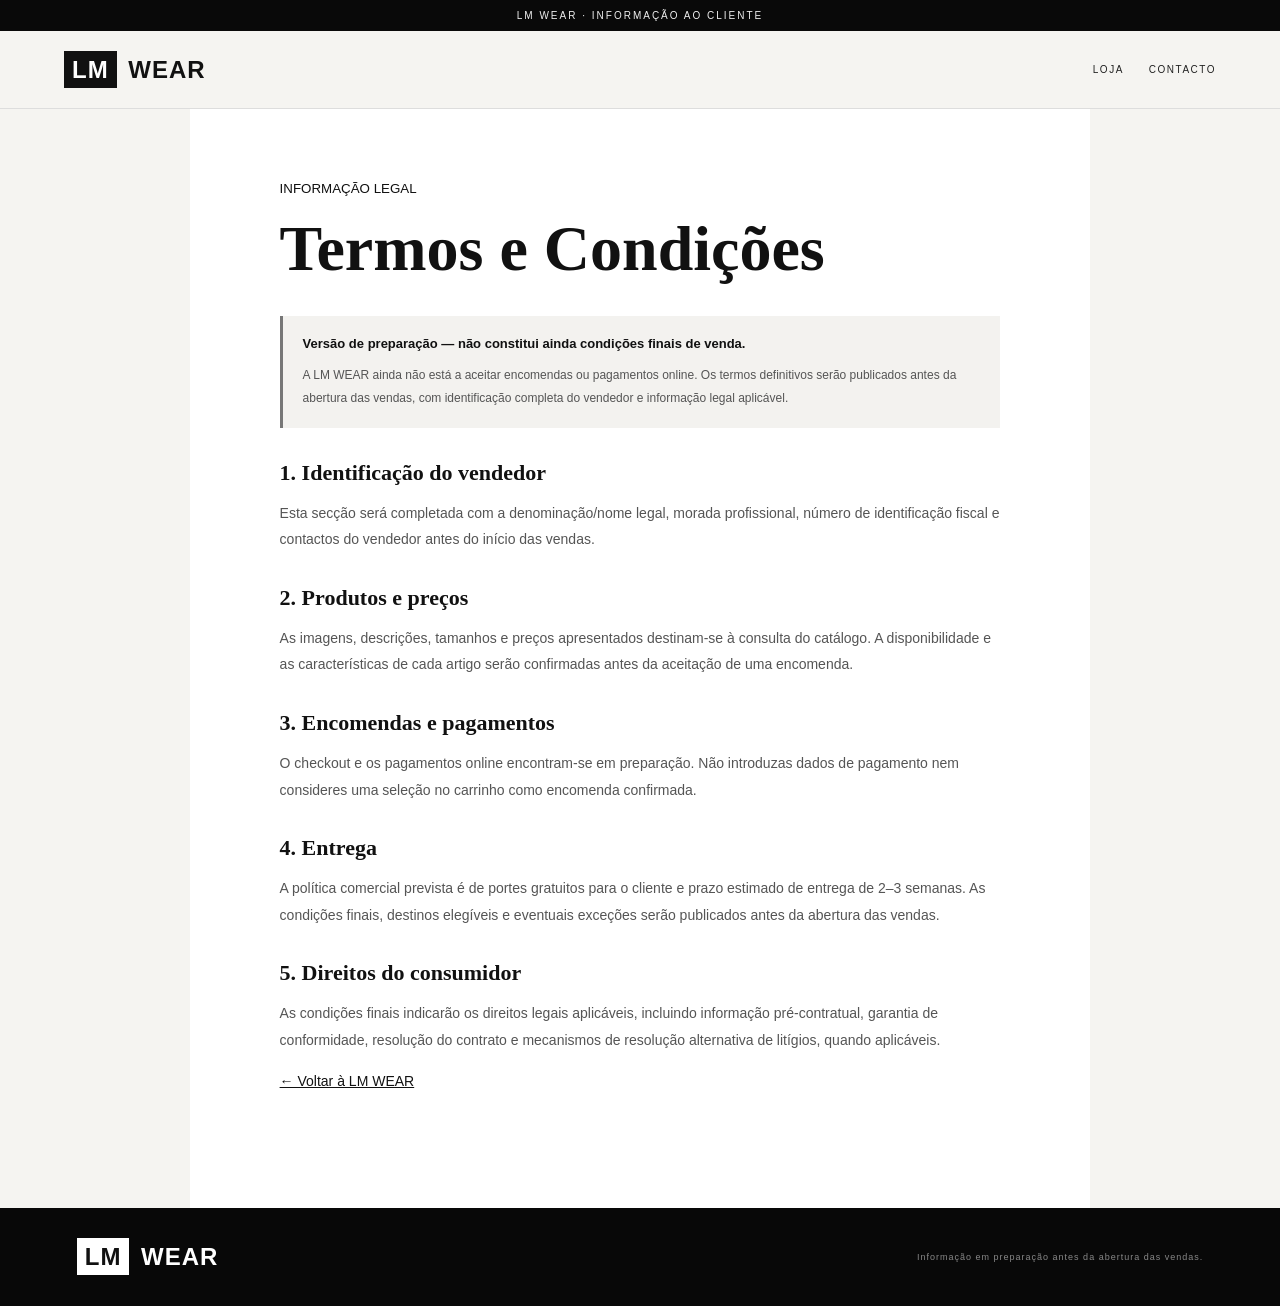
==== termos.html @ 22eeecb0 "Add files via upload" ====
<!doctype html><html lang="pt"><head><meta charset="utf-8"><meta name="viewport" content="width=device-width,initial-scale=1"><meta name="robots" content="index,follow"><title>Termos e Condições — LM WEAR</title><link rel="stylesheet" href="style.css"><link rel="icon" href="favicon.svg"></head><body><div class="top">LM WEAR · INFORMAÇÃO AO CLIENTE</div><header><a class="logo" href="index.html"><b>LM</b> WEAR</a><nav><a href="index.html#shop">LOJA</a><a href="index.html#contact">CONTACTO</a></nav></header><main class="legal"><small>INFORMAÇÃO LEGAL</small><h1>Termos e Condições</h1><div class="prelaunch"><b>Versão de preparação — não constitui ainda condições finais de venda.</b><p>A LM WEAR ainda não está a aceitar encomendas ou pagamentos online. Os termos definitivos serão publicados antes da abertura das vendas, com identificação completa do vendedor e informação legal aplicável.</p></div><h2>1. Identificação do vendedor</h2><p>Esta secção será completada com a denominação/nome legal, morada profissional, número de identificação fiscal e contactos do vendedor antes do início das vendas.</p><h2>2. Produtos e preços</h2><p>As imagens, descrições, tamanhos e preços apresentados destinam-se à consulta do catálogo. A disponibilidade e as características de cada artigo serão confirmadas antes da aceitação de uma encomenda.</p><h2>3. Encomendas e pagamentos</h2><p>O checkout e os pagamentos online encontram-se em preparação. Não introduzas dados de pagamento nem consideres uma seleção no carrinho como encomenda confirmada.</p><h2>4. Entrega</h2><p>A política comercial prevista é de portes gratuitos para o cliente e prazo estimado de entrega de 2–3 semanas. As condições finais, destinos elegíveis e eventuais exceções serão publicados antes da abertura das vendas.</p><h2>5. Direitos do consumidor</h2><p>As condições finais indicarão os direitos legais aplicáveis, incluindo informação pré-contratual, garantia de conformidade, resolução do contrato e mecanismos de resolução alternativa de litígios, quando aplicáveis.</p><p><a href="index.html">← Voltar à LM WEAR</a></p></main><footer><a class="logo" href="index.html"><b>LM</b> WEAR</a><small>Informação em preparação antes da abertura das vendas.</small></footer></body></html>
---- style.css ----
*{box-sizing:border-box}html{scroll-behavior:smooth}body{margin:0;background:#f5f4f1;color:#111;font-family:'DM Sans',Arial,sans-serif}.top{background:#090909;color:#eee;text-align:center;padding:10px;font-size:10px;letter-spacing:2px}.top i{color:#aaa;padding:0 12px}header{height:78px;background:#f5f4f1;display:flex;align-items:center;justify-content:space-between;padding:0 5vw;position:sticky;top:0;z-index:10;border-bottom:1px solid #ddd}.logo{font:700 24px Oswald,sans-serif;letter-spacing:1px;color:#111;text-decoration:none}.logo b{background:#111;color:#fff;padding:5px 8px;margin-right:4px}nav{display:flex;gap:25px}nav a,footer a{font-size:10px;letter-spacing:1.5px;text-decoration:none;color:#222}.headtools{display:flex;gap:8px;align-items:center}.headtools button,.headtools select{border:1px solid #ccc;background:transparent;padding:9px;font-size:10px;cursor:pointer}.hero{background:#090909;color:#fff;min-height:610px;position:relative;display:grid;grid-template-columns:1fr 1fr;padding:80px 9vw 70px;overflow:hidden}.heroCopy{align-self:center;z-index:1}.heroCopy small,.manifesto small,.sectionhead small,.feature small,.infoBand small,.reviews small,.faq small,.contact small,.drawer>small{letter-spacing:3px;color:#999;font-size:10px}.hero h1{font:700 clamp(55px,8vw,112px)/.94 Oswald;margin:24px 0}.hero h1 em,.manifesto em,.feature em{font-style:normal;color:#a7a7a7}.heroCopy p{color:#bbb;max-width:370px;line-height:1.8;font-size:14px}.btn{display:inline-block;text-decoration:none;padding:15px 22px;font-size:10px;letter-spacing:1.5px;font-weight:700;cursor:pointer;border:0}.light{background:#fff;color:#111;margin-top:20px}.heroImage{margin:0 0 0 5%;border:1px solid #343434;min-height:400px;display:flex;flex-direction:column;align-items:center;justify-content:center;background:radial-gradient(ellipse at 50% 45%,#292929 0,#111 55%,#080808 100%)}.heroMark{font:700 clamp(90px,18vw,220px)/.8 Oswald;color:#eee;letter-spacing:-12px}.heroMark span{display:block;font:500 20px Oswald;letter-spacing:12px;text-align:center;margin-top:22px}.heroImage small{margin-top:65px;color:#777;letter-spacing:3px}.heroBottom{position:absolute;bottom:22px;left:9vw;right:9vw;display:flex;justify-content:space-between;color:#777;font-size:9px;letter-spacing:2px}.trust{display:grid;grid-template-columns:repeat(4,1fr);padding:26px 7vw;background:#fff;border-bottom:1px solid #e5e5e5;gap:15px}.trust div{font-size:20px}.trust b,.trust small{display:block}.trust b{font-size:10px;letter-spacing:1.4px;margin-top:8px}.trust small{font-size:10px;color:#888;margin-top:5px}.manifesto{text-align:center;padding:100px 20px}.manifesto h2,.feature h2,.infoBand h2,.reviews h2,.faq h2,.contact h2{font:600 clamp(35px,5vw,65px)/1.08 Oswald;letter-spacing:1px;margin:22px 0}.manifesto p{max-width:570px;margin:auto;color:#666;line-height:1.9;font-size:14px}main{padding:55px 6vw 100px;background:#fff}.sectionhead{display:flex;justify-content:space-between;align-items:end;margin-bottom:28px}.sectionhead h2{font:600 50px Oswald;margin:8px 0}.sectionhead h2 span,.faq h2 span,.contact h2 span{color:#999}.sectionhead>span{font-size:10px;color:#777;letter-spacing:2px}.filters{display:flex;gap:10px;margin-bottom:28px}.filters select,.filters input,.searchPanel input{padding:13px;border:1px solid #ddd;background:#fff;font:12px 'DM Sans';min-width:0}.filters input{flex:1}.grid{display:grid;grid-template-columns:repeat(4,minmax(0,1fr));gap:28px 15px}.card{cursor:pointer}.photo{aspect-ratio:4/5;background:#f3f3f3;overflow:hidden}.photo img{width:100%;height:100%;object-fit:contain;mix-blend-mode:multiply;transition:transform .5s}.card:hover .photo img{transform:scale(1.04)}.info{padding:12px 2px}.info small{font-size:9px;color:#888;letter-spacing:1.5px;text-transform:uppercase}.info h3{font-size:12px;font-weight:600;min-height:30px;margin:8px 0}.info b{font-size:12px}.feature{background:#101010;color:white;padding:80px 9vw;display:grid;grid-template-columns:1fr 1fr;gap:50px;align-items:center}.feature p{color:#aaa;font-size:13px;line-height:1.8}.outline{border:1px solid #777;color:inherit;margin-top:20px}.featureTiles{display:grid;grid-template-columns:1fr 1fr;gap:10px}.featureTiles div{height:145px;border:1px solid #383838;padding:18px;color:#888;font:26px Oswald}.featureTiles div:last-child{grid-column:span 2;height:100px}.featureTiles span{display:block;font:10px 'DM Sans';letter-spacing:3px;margin-top:12px}.infoBand{display:grid;grid-template-columns:1fr 1.1fr;gap:70px;padding:90px 10vw;background:#e9e8e4}.infoBand h3{font-size:14px;margin:0 0 8px}.infoBand p{font-size:12px;line-height:1.9;color:#555;margin:0 0 25px}.reviews{text-align:center;background:#fff;padding:90px 20px}.reviews h2{font-size:38px}.reviews p{max-width:620px;margin:0 auto;color:#666;font-size:13px;line-height:1.9}.faq{padding:80px 18vw;background:#f2f1ee}.faq details{border-bottom:1px solid #ccc;padding:18px 0}.faq summary{cursor:pointer;font-size:13px;font-weight:600}.faq details p{color:#666;font-size:12px;line-height:1.8}.contact{padding:85px 10vw;background:#111;color:white;display:flex;justify-content:space-between;gap:30px}.contact p{color:#aaa;font-size:13px}.contactLinks{display:flex;flex-direction:column;gap:18px;justify-content:center}.contactLinks a{color:white;text-decoration:none;font-size:13px}footer{padding:35px 6vw;background:#080808;color:#888;display:flex;align-items:center;justify-content:space-between;gap:20px;flex-wrap:wrap}footer .logo{color:white}footer .logo b{background:white;color:#111}footer p,footer small{font-size:9px;letter-spacing:1px}footer div{display:flex;gap:18px}footer a{color:#aaa}.drawer{position:fixed;right:-480px;top:0;height:100vh;width:min(440px,94vw);background:#fff;z-index:30;padding:35px;transition:right .3s;overflow:auto}.drawer.open{right:0}.drawer h2{font:600 35px Oswald}.x{border:0;background:transparent;font-size:28px;cursor:pointer;float:right}.cartrow{display:flex;gap:13px;padding:12px 0;border-bottom:1px solid #eee}.cartrow img{width:70px;height:85px;object-fit:contain;background:#f5f5f5}.cartrow div{display:flex;flex-direction:column;gap:7px;font-size:12px}.cartrow button{border:0;background:none;text-align:left;text-decoration:underline;cursor:pointer;font-size:10px}.subtotal{display:flex;justify-content:space-between;padding:22px 0;border-top:1px solid #ddd;margin-top:20px}.muted,.hint{font-size:11px;color:#777;line-height:1.7}.dark{width:100%;background:#111;color:white}.modal{display:none;position:fixed;z-index:35;top:50%;left:50%;transform:translate(-50%,-50%);width:min(900px,94vw);max-height:90vh;overflow:auto;background:white;padding:35px}.modal.open{display:block}.detail{display:grid;grid-template-columns:1fr 1fr;gap:35px}.detail img{width:100%;max-height:550px;object-fit:contain;background:#f5f5f5}.detail h2{font:600 35px Oswald}.detail p{font-size:13px;color:#666;line-height:1.8}.detail select{display:block;padding:12px;margin:10px 0 20px}.detail .btn{background:#111;color:white}.searchPanel{position:fixed;z-index:40;inset:0;background:#fff;padding:15vh 10vw}.searchPanel input{width:100%;font-size:25px;border:0;border-bottom:1px solid #aaa}.hidden,.none.hidden{display:none}#shade{display:none;position:fixed;inset:0;background:#0008;z-index:25}#shade.show{display:block}.none{padding:40px;text-align:center;color:#777}@media(max-width:900px){nav{display:none}.grid{grid-template-columns:repeat(3,1fr)}.hero{padding:60px 6vw;min-height:520px}.heroImage{margin-left:0}.trust{grid-template-columns:repeat(2,1fr)}}@media(max-width:600px){header{padding:0 4vw;height:65px}.logo{font-size:20px}.headtools{gap:4px}.headtools button,.headtools select{padding:7px 5px;font-size:9px}.hero{grid-template-columns:1fr;padding:55px 7vw 70px}.heroImage{min-height:220px;margin-top:35px}.heroMark{font-size:110px}.heroBottom{left:7vw;right:7vw;font-size:7px}.trust{padding:22px 6vw}.grid{grid-template-columns:repeat(2,1fr);gap:20px 10px}.filters{flex-wrap:wrap}.filters select{flex:1;width:45%}.filters input{width:100%;flex-basis:100%}.feature,.infoBand{grid-template-columns:1fr;padding:65px 8vw;gap:25px}.faq{padding:65px 8vw}.contact{padding:65px 8vw;flex-direction:column}.detail{grid-template-columns:1fr}.detail img{max-height:320px}footer{justify-content:center;text-align:center}footer div{width:100%;justify-content:center}}
/* LM WEAR — 2026 storefront refinement */
:focus-visible{outline:2px solid #8b8b8b;outline-offset:3px}button,a,select{transition:opacity .2s,background .2s,color .2s}button:hover,a:hover{opacity:.78}.card{transition:transform .25s}.card:hover{transform:translateY(-3px)}.photo{background:linear-gradient(145deg,#f7f7f5,#ecebe8)}.info h3{line-height:1.5}.checkoutNotice{background:#f2f1ee;border:1px solid #ddd;padding:18px;margin-top:20px}.checkoutNotice b{font-size:13px}.checkoutNotice p{font-size:11px;line-height:1.7;color:#666;margin-bottom:0}.contactNote{max-width:330px;color:#aaa;font-size:11px;line-height:1.7}.legal{max-width:900px;margin:auto;padding:70px 7vw 100px;background:#fff;min-height:65vh}.legal h1{font:600 clamp(38px,6vw,64px) Oswald;margin:15px 0 30px}.legal h2{font:600 22px Oswald;margin:32px 0 10px}.legal p{font-size:14px;line-height:1.9;color:#555}.legal a{color:#111}.prelaunch{border-left:3px solid #777;background:#f3f2ef;padding:18px 20px;margin:25px 0}.prelaunch b{font-size:13px}.prelaunch p{margin-bottom:0;font-size:12px}@media(max-width:600px){.legal{padding:48px 7vw 70px}.legal p{font-size:13px}}
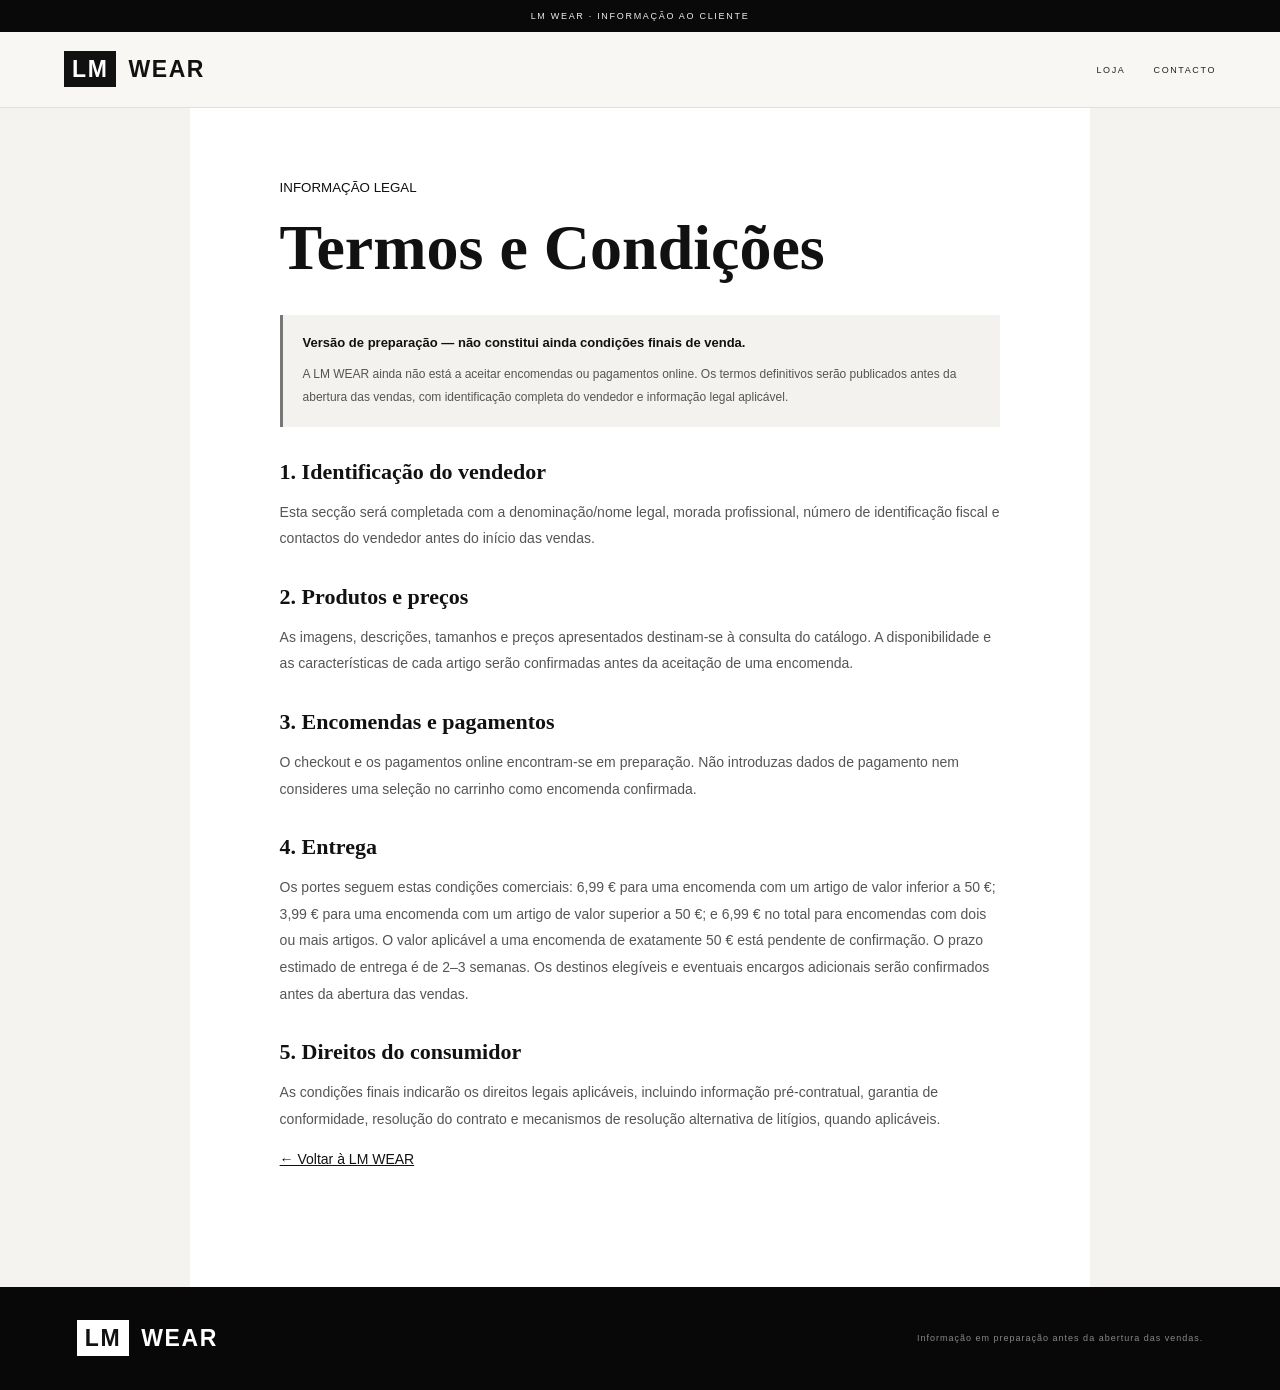
==== commit 908d7d2e: "Correct shipping terms and rates" ====
--- a/termos.html
+++ b/termos.html
@@ -1 +1 @@
-<!doctype html><html lang="pt"><head><meta charset="utf-8"><meta name="viewport" content="width=device-width,initial-scale=1"><meta name="robots" content="index,follow"><title>Termos e Condições — LM WEAR</title><link rel="stylesheet" href="style.css"><link rel="icon" href="favicon.svg"></head><body><div class="top">LM WEAR · INFORMAÇÃO AO CLIENTE</div><header><a class="logo" href="index.html"><b>LM</b> WEAR</a><nav><a href="index.html#shop">LOJA</a><a href="index.html#contact">CONTACTO</a></nav></header><main class="legal"><small>INFORMAÇÃO LEGAL</small><h1>Termos e Condições</h1><div class="prelaunch"><b>Versão de preparação — não constitui ainda condições finais de venda.</b><p>A LM WEAR ainda não está a aceitar encomendas ou pagamentos online. Os termos definitivos serão publicados antes da abertura das vendas, com identificação completa do vendedor e informação legal aplicável.</p></div><h2>1. Identificação do vendedor</h2><p>Esta secção será completada com a denominação/nome legal, morada profissional, número de identificação fiscal e contactos do vendedor antes do início das vendas.</p><h2>2. Produtos e preços</h2><p>As imagens, descrições, tamanhos e preços apresentados destinam-se à consulta do catálogo. A disponibilidade e as características de cada artigo serão confirmadas antes da aceitação de uma encomenda.</p><h2>3. Encomendas e pagamentos</h2><p>O checkout e os pagamentos online encontram-se em preparação. Não introduzas dados de pagamento nem consideres uma seleção no carrinho como encomenda confirmada.</p><h2>4. Entrega</h2><p>A política comercial prevista é de portes gratuitos para o cliente e prazo estimado de entrega de 2–3 semanas. As condições finais, destinos elegíveis e eventuais exceções serão publicados antes da abertura das vendas.</p><h2>5. Direitos do consumidor</h2><p>As condições finais indicarão os direitos legais aplicáveis, incluindo informação pré-contratual, garantia de conformidade, resolução do contrato e mecanismos de resolução alternativa de litígios, quando aplicáveis.</p><p><a href="index.html">← Voltar à LM WEAR</a></p></main><footer><a class="logo" href="index.html"><b>LM</b> WEAR</a><small>Informação em preparação antes da abertura das vendas.</small></footer></body></html>+<!doctype html><html lang="pt"><head><meta charset="utf-8"><meta name="viewport" content="width=device-width,initial-scale=1"><meta name="robots" content="index,follow"><title>Termos e Condições — LM WEAR</title><link rel="stylesheet" href="style.css"><link rel="icon" href="favicon.svg"></head><body><div class="top">LM WEAR · INFORMAÇÃO AO CLIENTE</div><header><a class="logo" href="index.html"><b>LM</b> WEAR</a><nav><a href="index.html#shop">LOJA</a><a href="index.html#contact">CONTACTO</a></nav></header><main class="legal"><small>INFORMAÇÃO LEGAL</small><h1>Termos e Condições</h1><div class="prelaunch"><b>Versão de preparação — não constitui ainda condições finais de venda.</b><p>A LM WEAR ainda não está a aceitar encomendas ou pagamentos online. Os termos definitivos serão publicados antes da abertura das vendas, com identificação completa do vendedor e informação legal aplicável.</p></div><h2>1. Identificação do vendedor</h2><p>Esta secção será completada com a denominação/nome legal, morada profissional, número de identificação fiscal e contactos do vendedor antes do início das vendas.</p><h2>2. Produtos e preços</h2><p>As imagens, descrições, tamanhos e preços apresentados destinam-se à consulta do catálogo. A disponibilidade e as características de cada artigo serão confirmadas antes da aceitação de uma encomenda.</p><h2>3. Encomendas e pagamentos</h2><p>O checkout e os pagamentos online encontram-se em preparação. Não introduzas dados de pagamento nem consideres uma seleção no carrinho como encomenda confirmada.</p><h2>4. Entrega</h2><p>Os portes seguem estas condições comerciais: 6,99 € para uma encomenda com um artigo de valor inferior a 50 €; 3,99 € para uma encomenda com um artigo de valor superior a 50 €; e 6,99 € no total para encomendas com dois ou mais artigos. O valor aplicável a uma encomenda de exatamente 50 € está pendente de confirmação. O prazo estimado de entrega é de 2–3 semanas. Os destinos elegíveis e eventuais encargos adicionais serão confirmados antes da abertura das vendas.</p><h2>5. Direitos do consumidor</h2><p>As condições finais indicarão os direitos legais aplicáveis, incluindo informação pré-contratual, garantia de conformidade, resolução do contrato e mecanismos de resolução alternativa de litígios, quando aplicáveis.</p><p><a href="index.html">← Voltar à LM WEAR</a></p></main><footer><a class="logo" href="index.html"><b>LM</b> WEAR</a><small>Informação em preparação antes da abertura das vendas.</small></footer></body></html>
--- a/style.css
+++ b/style.css
@@ -1,3 +1,97 @@
 *{box-sizing:border-box}html{scroll-behavior:smooth}body{margin:0;background:#f5f4f1;color:#111;font-family:'DM Sans',Arial,sans-serif}.top{background:#090909;color:#eee;text-align:center;padding:10px;font-size:10px;letter-spacing:2px}.top i{color:#aaa;padding:0 12px}header{height:78px;background:#f5f4f1;display:flex;align-items:center;justify-content:space-between;padding:0 5vw;position:sticky;top:0;z-index:10;border-bottom:1px solid #ddd}.logo{font:700 24px Oswald,sans-serif;letter-spacing:1px;color:#111;text-decoration:none}.logo b{background:#111;color:#fff;padding:5px 8px;margin-right:4px}nav{display:flex;gap:25px}nav a,footer a{font-size:10px;letter-spacing:1.5px;text-decoration:none;color:#222}.headtools{display:flex;gap:8px;align-items:center}.headtools button,.headtools select{border:1px solid #ccc;background:transparent;padding:9px;font-size:10px;cursor:pointer}.hero{background:#090909;color:#fff;min-height:610px;position:relative;display:grid;grid-template-columns:1fr 1fr;padding:80px 9vw 70px;overflow:hidden}.heroCopy{align-self:center;z-index:1}.heroCopy small,.manifesto small,.sectionhead small,.feature small,.infoBand small,.reviews small,.faq small,.contact small,.drawer>small{letter-spacing:3px;color:#999;font-size:10px}.hero h1{font:700 clamp(55px,8vw,112px)/.94 Oswald;margin:24px 0}.hero h1 em,.manifesto em,.feature em{font-style:normal;color:#a7a7a7}.heroCopy p{color:#bbb;max-width:370px;line-height:1.8;font-size:14px}.btn{display:inline-block;text-decoration:none;padding:15px 22px;font-size:10px;letter-spacing:1.5px;font-weight:700;cursor:pointer;border:0}.light{background:#fff;color:#111;margin-top:20px}.heroImage{margin:0 0 0 5%;border:1px solid #343434;min-height:400px;display:flex;flex-direction:column;align-items:center;justify-content:center;background:radial-gradient(ellipse at 50% 45%,#292929 0,#111 55%,#080808 100%)}.heroMark{font:700 clamp(90px,18vw,220px)/.8 Oswald;color:#eee;letter-spacing:-12px}.heroMark span{display:block;font:500 20px Oswald;letter-spacing:12px;text-align:center;margin-top:22px}.heroImage small{margin-top:65px;color:#777;letter-spacing:3px}.heroBottom{position:absolute;bottom:22px;left:9vw;right:9vw;display:flex;justify-content:space-between;color:#777;font-size:9px;letter-spacing:2px}.trust{display:grid;grid-template-columns:repeat(4,1fr);padding:26px 7vw;background:#fff;border-bottom:1px solid #e5e5e5;gap:15px}.trust div{font-size:20px}.trust b,.trust small{display:block}.trust b{font-size:10px;letter-spacing:1.4px;margin-top:8px}.trust small{font-size:10px;color:#888;margin-top:5px}.manifesto{text-align:center;padding:100px 20px}.manifesto h2,.feature h2,.infoBand h2,.reviews h2,.faq h2,.contact h2{font:600 clamp(35px,5vw,65px)/1.08 Oswald;letter-spacing:1px;margin:22px 0}.manifesto p{max-width:570px;margin:auto;color:#666;line-height:1.9;font-size:14px}main{padding:55px 6vw 100px;background:#fff}.sectionhead{display:flex;justify-content:space-between;align-items:end;margin-bottom:28px}.sectionhead h2{font:600 50px Oswald;margin:8px 0}.sectionhead h2 span,.faq h2 span,.contact h2 span{color:#999}.sectionhead>span{font-size:10px;color:#777;letter-spacing:2px}.filters{display:flex;gap:10px;margin-bottom:28px}.filters select,.filters input,.searchPanel input{padding:13px;border:1px solid #ddd;background:#fff;font:12px 'DM Sans';min-width:0}.filters input{flex:1}.grid{display:grid;grid-template-columns:repeat(4,minmax(0,1fr));gap:28px 15px}.card{cursor:pointer}.photo{aspect-ratio:4/5;background:#f3f3f3;overflow:hidden}.photo img{width:100%;height:100%;object-fit:contain;mix-blend-mode:multiply;transition:transform .5s}.card:hover .photo img{transform:scale(1.04)}.info{padding:12px 2px}.info small{font-size:9px;color:#888;letter-spacing:1.5px;text-transform:uppercase}.info h3{font-size:12px;font-weight:600;min-height:30px;margin:8px 0}.info b{font-size:12px}.feature{background:#101010;color:white;padding:80px 9vw;display:grid;grid-template-columns:1fr 1fr;gap:50px;align-items:center}.feature p{color:#aaa;font-size:13px;line-height:1.8}.outline{border:1px solid #777;color:inherit;margin-top:20px}.featureTiles{display:grid;grid-template-columns:1fr 1fr;gap:10px}.featureTiles div{height:145px;border:1px solid #383838;padding:18px;color:#888;font:26px Oswald}.featureTiles div:last-child{grid-column:span 2;height:100px}.featureTiles span{display:block;font:10px 'DM Sans';letter-spacing:3px;margin-top:12px}.infoBand{display:grid;grid-template-columns:1fr 1.1fr;gap:70px;padding:90px 10vw;background:#e9e8e4}.infoBand h3{font-size:14px;margin:0 0 8px}.infoBand p{font-size:12px;line-height:1.9;color:#555;margin:0 0 25px}.reviews{text-align:center;background:#fff;padding:90px 20px}.reviews h2{font-size:38px}.reviews p{max-width:620px;margin:0 auto;color:#666;font-size:13px;line-height:1.9}.faq{padding:80px 18vw;background:#f2f1ee}.faq details{border-bottom:1px solid #ccc;padding:18px 0}.faq summary{cursor:pointer;font-size:13px;font-weight:600}.faq details p{color:#666;font-size:12px;line-height:1.8}.contact{padding:85px 10vw;background:#111;color:white;display:flex;justify-content:space-between;gap:30px}.contact p{color:#aaa;font-size:13px}.contactLinks{display:flex;flex-direction:column;gap:18px;justify-content:center}.contactLinks a{color:white;text-decoration:none;font-size:13px}footer{padding:35px 6vw;background:#080808;color:#888;display:flex;align-items:center;justify-content:space-between;gap:20px;flex-wrap:wrap}footer .logo{color:white}footer .logo b{background:white;color:#111}footer p,footer small{font-size:9px;letter-spacing:1px}footer div{display:flex;gap:18px}footer a{color:#aaa}.drawer{position:fixed;right:-480px;top:0;height:100vh;width:min(440px,94vw);background:#fff;z-index:30;padding:35px;transition:right .3s;overflow:auto}.drawer.open{right:0}.drawer h2{font:600 35px Oswald}.x{border:0;background:transparent;font-size:28px;cursor:pointer;float:right}.cartrow{display:flex;gap:13px;padding:12px 0;border-bottom:1px solid #eee}.cartrow img{width:70px;height:85px;object-fit:contain;background:#f5f5f5}.cartrow div{display:flex;flex-direction:column;gap:7px;font-size:12px}.cartrow button{border:0;background:none;text-align:left;text-decoration:underline;cursor:pointer;font-size:10px}.subtotal{display:flex;justify-content:space-between;padding:22px 0;border-top:1px solid #ddd;margin-top:20px}.muted,.hint{font-size:11px;color:#777;line-height:1.7}.dark{width:100%;background:#111;color:white}.modal{display:none;position:fixed;z-index:35;top:50%;left:50%;transform:translate(-50%,-50%);width:min(900px,94vw);max-height:90vh;overflow:auto;background:white;padding:35px}.modal.open{display:block}.detail{display:grid;grid-template-columns:1fr 1fr;gap:35px}.detail img{width:100%;max-height:550px;object-fit:contain;background:#f5f5f5}.detail h2{font:600 35px Oswald}.detail p{font-size:13px;color:#666;line-height:1.8}.detail select{display:block;padding:12px;margin:10px 0 20px}.detail .btn{background:#111;color:white}.searchPanel{position:fixed;z-index:40;inset:0;background:#fff;padding:15vh 10vw}.searchPanel input{width:100%;font-size:25px;border:0;border-bottom:1px solid #aaa}.hidden,.none.hidden{display:none}#shade{display:none;position:fixed;inset:0;background:#0008;z-index:25}#shade.show{display:block}.none{padding:40px;text-align:center;color:#777}@media(max-width:900px){nav{display:none}.grid{grid-template-columns:repeat(3,1fr)}.hero{padding:60px 6vw;min-height:520px}.heroImage{margin-left:0}.trust{grid-template-columns:repeat(2,1fr)}}@media(max-width:600px){header{padding:0 4vw;height:65px}.logo{font-size:20px}.headtools{gap:4px}.headtools button,.headtools select{padding:7px 5px;font-size:9px}.hero{grid-template-columns:1fr;padding:55px 7vw 70px}.heroImage{min-height:220px;margin-top:35px}.heroMark{font-size:110px}.heroBottom{left:7vw;right:7vw;font-size:7px}.trust{padding:22px 6vw}.grid{grid-template-columns:repeat(2,1fr);gap:20px 10px}.filters{flex-wrap:wrap}.filters select{flex:1;width:45%}.filters input{width:100%;flex-basis:100%}.feature,.infoBand{grid-template-columns:1fr;padding:65px 8vw;gap:25px}.faq{padding:65px 8vw}.contact{padding:65px 8vw;flex-direction:column}.detail{grid-template-columns:1fr}.detail img{max-height:320px}footer{justify-content:center;text-align:center}footer div{width:100%;justify-content:center}}
 /* LM WEAR — 2026 storefront refinement */
 :focus-visible{outline:2px solid #8b8b8b;outline-offset:3px}button,a,select{transition:opacity .2s,background .2s,color .2s}button:hover,a:hover{opacity:.78}.card{transition:transform .25s}.card:hover{transform:translateY(-3px)}.photo{background:linear-gradient(145deg,#f7f7f5,#ecebe8)}.info h3{line-height:1.5}.checkoutNotice{background:#f2f1ee;border:1px solid #ddd;padding:18px;margin-top:20px}.checkoutNotice b{font-size:13px}.checkoutNotice p{font-size:11px;line-height:1.7;color:#666;margin-bottom:0}.contactNote{max-width:330px;color:#aaa;font-size:11px;line-height:1.7}.legal{max-width:900px;margin:auto;padding:70px 7vw 100px;background:#fff;min-height:65vh}.legal h1{font:600 clamp(38px,6vw,64px) Oswald;margin:15px 0 30px}.legal h2{font:600 22px Oswald;margin:32px 0 10px}.legal p{font-size:14px;line-height:1.9;color:#555}.legal a{color:#111}.prelaunch{border-left:3px solid #777;background:#f3f2ef;padding:18px 20px;margin:25px 0}.prelaunch b{font-size:13px}.prelaunch p{margin-bottom:0;font-size:12px}@media(max-width:600px){.legal{padding:48px 7vw 70px}.legal p{font-size:13px}}
+
+/* Mobile navigation */
+.menuToggle{display:none;border:1px solid #ccc;background:transparent;padding:9px 12px;font-size:18px;cursor:pointer;color:#111}@media(max-width:900px){header{position:sticky}header nav{display:none;position:absolute;top:100%;left:0;right:0;background:#f5f4f1;padding:18px 5vw;border-bottom:1px solid #ddd;flex-direction:column;gap:18px;z-index:20}header nav.open{display:flex}.menuToggle{display:block;order:2}.headtools{order:3}header .logo{order:1}}@media(max-width:600px){header nav{padding:16px 6vw}header nav a{font-size:12px}}
+
+
+/* Editorial storefront refresh — isolated on redesign/editorial-storefront */
+:root{--lm-ink:#111;--lm-paper:#f4f3ef;--lm-line:#deddd8;--lm-muted:#777;--lm-accent:#b7a68b}
+body{background:var(--lm-paper);color:var(--lm-ink);font-family:'DM Sans',Arial,sans-serif}
+.top{font-size:9px;letter-spacing:1.7px;padding:11px 14px}
+header{height:76px;background:rgba(248,247,243,.96);backdrop-filter:blur(14px);border-bottom:1px solid rgba(17,17,17,.1);padding-inline:clamp(18px,5vw,76px)}
+.logo{font-size:23px;letter-spacing:1.6px}
+nav{gap:clamp(14px,2.2vw,32px)}
+nav a{font-size:9px;letter-spacing:1.6px;position:relative}
+nav a:after{content:"";position:absolute;left:0;right:100%;bottom:-7px;height:1px;background:#111;transition:right .25s}
+nav a:hover:after{right:0}
+.headtools button,.headtools select{border-color:transparent;background:transparent;min-height:38px}
+.headtools button:hover{background:#e9e7e1;opacity:1}
+.hero{min-height:min(720px,calc(100svh - 76px));padding:clamp(58px,8vw,112px) clamp(22px,8vw,124px) 82px;background:#101010}
+.heroCopy small,.manifesto small,.sectionhead small,.feature small,.infoBand small,.reviews small,.faq small,.contact small{letter-spacing:2.4px}
+.hero h1{font-size:clamp(58px,8.7vw,132px);letter-spacing:-2px;line-height:.9;margin:26px 0}
+.heroCopy p{max-width:390px;font-size:14px;line-height:1.9}
+.heroImage{min-height:430px;margin-left:clamp(12px,4vw,64px);border:1px solid #383838;background:linear-gradient(145deg,#202020 0%,#101010 58%,#171717 100%);position:relative}
+.heroImage:before,.heroImage:after{content:"";position:absolute;inset:18px;border:1px solid rgba(255,255,255,.07);pointer-events:none}
+.heroImage:after{inset:50% 18px auto;height:1px;border:0;background:rgba(255,255,255,.08)}
+.heroMark{font-size:clamp(100px,17vw,230px);letter-spacing:-.09em}
+.heroMark span{font-size:16px;letter-spacing:1.05em;margin-left:1em}
+.heroImage small{letter-spacing:2.5px}
+.btn{min-height:48px;padding:16px 24px;letter-spacing:1.7px}
+.light{background:#f4f3ef;color:#111}
+.trust{padding:28px clamp(22px,7vw,100px);gap:22px;background:#fff}
+.trust>div{font-size:17px;color:#a18f75}
+.trust b{color:#161616;font-size:9px;letter-spacing:1.5px}
+.trust small{font-size:10px;line-height:1.6}
+.manifesto{padding:clamp(76px,10vw,140px) 20px}
+.manifesto h2,.feature h2,.infoBand h2,.reviews h2,.faq h2,.contact h2{letter-spacing:-.5px}
+main{padding:clamp(50px,7vw,96px) clamp(18px,5vw,76px) 110px}
+.sectionhead{margin-bottom:34px}
+.sectionhead h2{font-size:clamp(42px,5vw,64px);letter-spacing:-1px}
+.filters{gap:8px;margin-bottom:30px;align-items:center}
+.filters select,.filters input{border:1px solid #deddd8;background:#faf9f6;min-height:46px;padding:13px 14px;font-size:11px}
+.filters select{min-width:160px}
+.filters input{max-width:360px}
+.filters select:focus,.filters input:focus{outline:1px solid #111;outline-offset:1px}
+.grid{grid-template-columns:repeat(4,minmax(0,1fr));gap:38px 16px}
+.photo{aspect-ratio:4/5;background:#f0efeb;position:relative}
+.photo img{padding:5%;mix-blend-mode:multiply;transition:transform .55s cubic-bezier(.2,.65,.3,1)}
+.card:hover .photo img{transform:scale(1.055)}
+.info{padding:14px 2px 4px}
+.info small{font-size:9px;letter-spacing:1.4px}
+.info h3{font-size:12px;line-height:1.55;min-height:38px;margin:8px 0 7px;font-weight:500}
+.info b{font-size:12px;letter-spacing:.2px}
+.feature{padding:clamp(65px,8vw,112px) clamp(22px,8vw,120px)}
+.featureTiles div{background:linear-gradient(145deg,#151515,#101010);font-size:30px}
+.infoBand{padding:clamp(65px,8vw,112px) clamp(22px,9vw,130px);background:#e8e6e0}
+.infoBand p{max-width:560px}
+.reviews{padding:clamp(65px,8vw,110px) 20px}
+.faq{padding:clamp(60px,8vw,105px) clamp(22px,18vw,260px)}
+.faq details{padding:21px 0}
+.faq summary{font-size:13px;letter-spacing:.1px}
+.contact{padding:clamp(60px,8vw,105px) clamp(22px,9vw,130px)}
+footer{padding:38px clamp(22px,6vw,90px)}
+.availabilityNote{padding:13px 15px;background:#f3f1eb;border-left:2px solid var(--lm-accent);font-size:11px!important;line-height:1.7;color:#555!important}
+.drawer{box-shadow:-18px 0 50px rgba(0,0,0,.12)}
+.modal{box-shadow:0 20px 90px rgba(0,0,0,.18)}
+:focus-visible{outline:2px solid #7b6c55;outline-offset:3px}
+@media(max-width:1100px){.grid{grid-template-columns:repeat(3,minmax(0,1fr))}.hero{padding-inline:6vw}}
+@media(max-width:900px){header{height:68px}.hero{min-height:unset;grid-template-columns:1fr 1fr;padding:64px 6vw 74px}.heroImage{min-height:350px}.grid{grid-template-columns:repeat(3,minmax(0,1fr))}.filters select{flex:1;min-width:0}}
+@media(max-width:600px){
+ .top{font-size:8px;letter-spacing:1px;padding:10px 12px}
+ header{height:64px;padding:0 4vw}
+ .headtools button,.headtools select{min-height:34px;padding:6px 7px}
+ .hero{grid-template-columns:1fr;padding:54px 7vw 76px}
+ .hero h1{font-size:clamp(58px,16vw,92px);margin:21px 0}
+ .heroImage{min-height:230px;margin:28px 0 0}
+ .heroMark{font-size:clamp(104px,30vw,150px)}
+ .heroImage small{margin-top:42px;font-size:8px}
+ .heroBottom{font-size:7px;letter-spacing:1px}
+ .trust{gap:22px 12px;padding:24px 6vw}
+ .trust>div{font-size:14px}
+ main{padding:48px 5vw 76px}
+ .sectionhead{align-items:end}
+ .sectionhead h2{font-size:42px}
+ .filters{display:grid;grid-template-columns:1fr 1fr;gap:8px}
+ .filters select,.filters input{width:100%;max-width:none;min-width:0;min-height:44px;font-size:11px}
+ .filters input{grid-column:1/-1;grid-row:1}
+ .grid{grid-template-columns:repeat(2,minmax(0,1fr));gap:25px 10px}
+ .info h3{font-size:11px;min-height:34px}
+ .info b{font-size:11px}
+ .drawer{padding:26px 22px}
+ .modal{padding:22px 18px}
+ .detail{gap:22px}
+ .detail h2{font-size:30px}
+}
+@media(prefers-reduced-motion:reduce){html{scroll-behavior:auto}*,*:before,*:after{transition:none!important;animation:none!important}}
